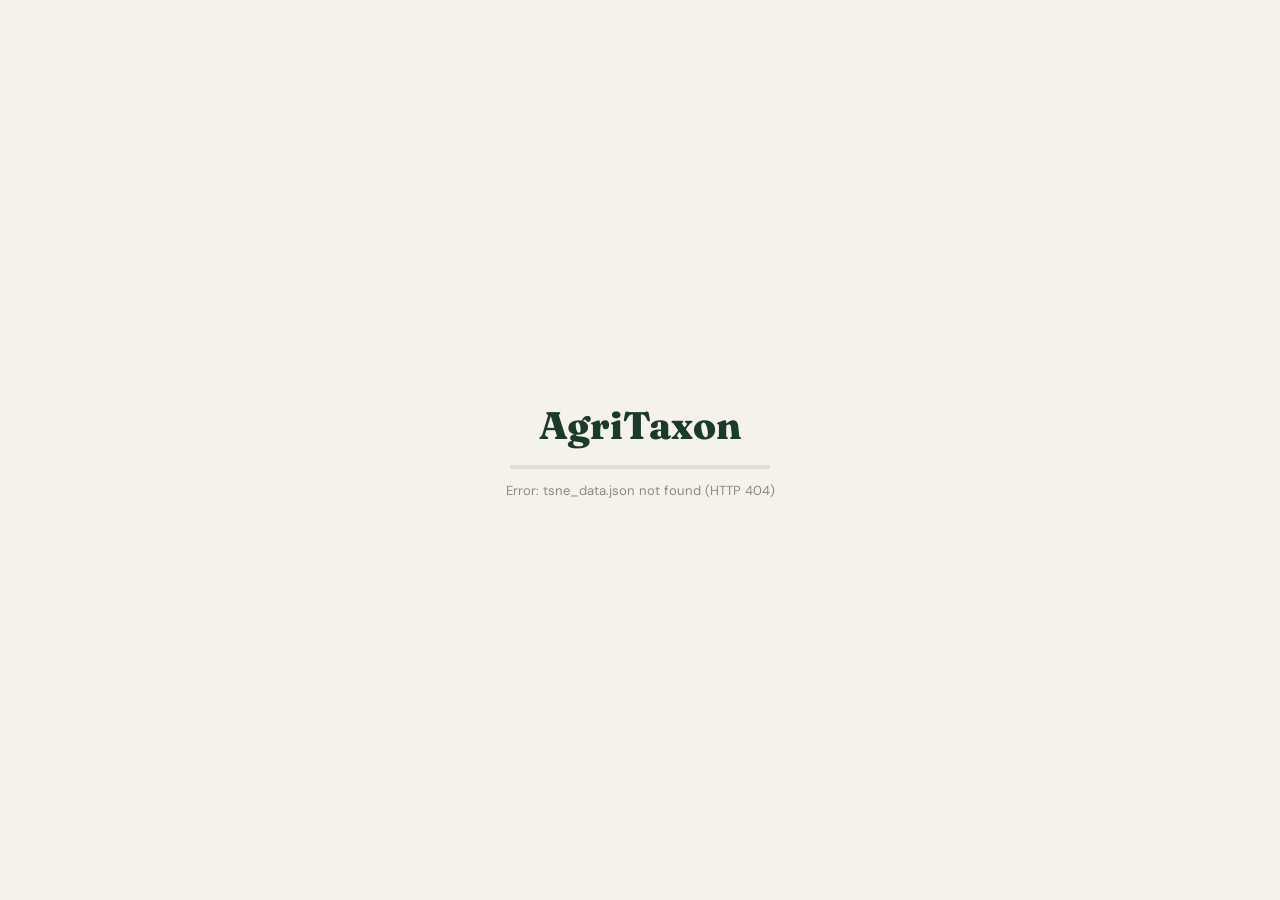
==== docs/browser.html @ 5f253dde "Add interactive t-SNE embedding explorer with HuggingFace image loading - Add browser.html: canvas-b" ====
<!DOCTYPE html>
<html lang="en">
<head>
<meta charset="UTF-8">
<meta name="viewport" content="width=device-width, initial-scale=1.0">
<title>AgriTaxon — Species Embedding Browser</title>
<link rel="preconnect" href="https://fonts.googleapis.com">
<link rel="preconnect" href="https://fonts.gstatic.com" crossorigin>
<link href="https://fonts.googleapis.com/css2?family=Fraunces:opsz,wght@9..144,700;9..144,800&family=DM+Sans:wght@400;500;600;700&family=JetBrains+Mono:wght@400;500&display=swap" rel="stylesheet">
<style>
*{margin:0;padding:0;box-sizing:border-box}
html,body{width:100%;height:100%;overflow:hidden;background:#f5f2eb;color:#1c1c1a;font-family:'DM Sans',sans-serif}

#loading{position:fixed;inset:0;z-index:1000;display:flex;flex-direction:column;align-items:center;justify-content:center;background:#f5f2eb;transition:opacity .6s}
#loading.hidden{opacity:0;pointer-events:none}
#loading h1{font-family:'Fraunces',serif;font-size:2.4rem;font-weight:800;color:#1a3a2a;margin-bottom:1rem}
#loading .bar-track{width:260px;height:4px;background:#e0ddd4;border-radius:2px;overflow:hidden}
#loading .bar-fill{height:100%;width:0%;background:linear-gradient(90deg,#2d5a3f,#c8943e);border-radius:2px;transition:width .3s}
#loading .status{margin-top:.8rem;font-size:.82rem;color:#8a8a84}

#canvas{display:block;width:100%;height:100%;cursor:grab}
#canvas.dragging{cursor:grabbing}

.hud{position:fixed;z-index:10;pointer-events:none}
.hud>*{pointer-events:auto}

.top-bar{top:0;left:0;right:0;display:flex;align-items:center;gap:1rem;padding:.75rem 1.25rem;background:linear-gradient(180deg,rgba(245,242,235,.95) 60%,rgba(245,242,235,0) 100%)}
.logo{font-family:'Fraunces',serif;font-size:1.2rem;font-weight:800;color:#1a3a2a;white-space:nowrap}
.search-box{flex:1;max-width:320px;position:relative}
.search-box input{width:100%;padding:.5rem .9rem .5rem 2.2rem;border:1px solid #d4d0c6;border-radius:.5rem;background:rgba(255,255,255,.8);backdrop-filter:blur(12px);color:#1c1c1a;font-size:.85rem;font-family:'DM Sans',sans-serif;outline:none;transition:border-color .2s}
.search-box input:focus{border-color:#2d5a3f}
.search-box input::placeholder{color:#aaa89e}
.search-box svg{position:absolute;left:.65rem;top:50%;transform:translateY(-50%);width:15px;height:15px;color:#aaa89e}
.search-results{position:absolute;top:calc(100% + 4px);left:0;right:0;max-height:320px;overflow-y:auto;background:rgba(255,255,255,.96);backdrop-filter:blur(16px);border:1px solid #d4d0c6;border-radius:.5rem;display:none;box-shadow:0 8px 24px rgba(26,58,42,.08)}
.search-results.visible{display:block}
.search-result{display:flex;align-items:center;gap:.6rem;padding:.45rem .7rem;cursor:pointer;transition:background .15s;font-size:.83rem;color:#4a4a46}
.search-result:hover{background:rgba(45,90,63,.06)}
.search-result img{width:30px;height:30px;border-radius:4px;object-fit:cover}
.search-result .track-dot{width:8px;height:8px;border-radius:50%;flex-shrink:0}

.filters{display:flex;gap:.35rem;flex-shrink:0}
.filter-btn{display:flex;align-items:center;gap:.3rem;padding:.35rem .7rem;border:1px solid #d4d0c6;border-radius:2rem;background:rgba(255,255,255,.6);color:#6a6a64;font-size:.75rem;font-weight:600;cursor:pointer;transition:all .2s;font-family:'DM Sans',sans-serif;user-select:none}
.filter-btn .dot{width:7px;height:7px;border-radius:50%;transition:opacity .2s}
.filter-btn.active{color:#1c1c1a;border-color:rgba(26,58,42,.2);background:rgba(255,255,255,.85)}
.filter-btn.inactive{opacity:.4}
.filter-btn.inactive .dot{opacity:.3}
.filter-btn:hover{border-color:rgba(26,58,42,.3)}
.filter-count{font-family:'JetBrains Mono',monospace;font-size:.68rem;color:#8a8a84;margin-left:.12rem}

.bottom-bar{bottom:0;left:0;right:0;display:flex;align-items:center;justify-content:space-between;padding:.5rem 1.25rem;font-size:.72rem;color:#aaa89e;background:linear-gradient(0deg,rgba(245,242,235,.92) 60%,rgba(245,242,235,0) 100%)}
.zoom-info{font-family:'JetBrains Mono',monospace}

#tooltip{position:fixed;z-index:100;pointer-events:none;opacity:0;transform:translateY(6px) scale(.97);transition:opacity .18s,transform .18s;max-width:300px}
#tooltip.visible{opacity:1;transform:translateY(0) scale(1)}
.tooltip-card{background:rgba(255,255,255,.94);backdrop-filter:blur(20px);border:1px solid rgba(26,58,42,.08);border-radius:.75rem;overflow:hidden;box-shadow:0 8px 32px rgba(26,58,42,.12)}
.tooltip-img-wrap{position:relative;width:100%;height:150px;background:#ece9e0;overflow:hidden}
.tooltip-img{width:100%;height:150px;object-fit:cover;display:block;background:#ece9e0}
.tooltip-loading{position:absolute;inset:0;display:flex;flex-direction:column;align-items:center;justify-content:center;gap:.4rem;background:#ece9e0;opacity:0;pointer-events:none;transition:opacity .2s}
.tooltip-loading.active{opacity:1}
.tooltip-loading .spinner{width:20px;height:20px;border:2px solid rgba(26,58,42,.12);border-top-color:#1a3a2a;border-radius:50%;animation:tspin .7s linear infinite}
.tooltip-loading .loading-text{font-size:.65rem;color:#8a8a84;letter-spacing:.03em}
@keyframes tspin{to{transform:rotate(360deg)}}
.tooltip-body{padding:.7rem .9rem}
.tooltip-name{font-family:'Fraunces',serif;font-size:.95rem;font-weight:700;color:#1a3a2a;margin-bottom:.15rem;line-height:1.3}
.tooltip-track{display:inline-flex;align-items:center;gap:.25rem;font-size:.68rem;font-weight:600;text-transform:uppercase;letter-spacing:.06em;padding:.18rem .5rem;border-radius:1rem;margin-bottom:.3rem}
.tooltip-track.crop{background:rgba(76,175,80,.12);color:#2e7d32}
.tooltip-track.livestock{background:rgba(255,152,0,.12);color:#e65100}
.tooltip-track.pest{background:rgba(244,67,54,.12);color:#c62828}
.tooltip-track.weed{background:rgba(156,39,176,.12);color:#7b1fa2}
.tooltip-qid{font-family:'JetBrains Mono',monospace;font-size:.68rem;color:#8a8a84}
.tooltip-hint{font-size:.7rem;color:#aaa89e;margin-top:.3rem;border-top:1px solid rgba(26,58,42,.06);padding-top:.3rem}

::-webkit-scrollbar{width:4px}
::-webkit-scrollbar-track{background:transparent}
::-webkit-scrollbar-thumb{background:#d4d0c6;border-radius:2px}
</style>
</head>
<body>

<div id="loading">
  <h1>AgriTaxon</h1>
  <div class="bar-track"><div class="bar-fill" id="loadBar"></div></div>
  <div class="status" id="loadStatus">Initializing...</div>
</div>

<canvas id="canvas"></canvas>

<div class="hud top-bar">
  <div class="logo">AgriTaxon Browser</div>
  <div class="search-box">
    <svg viewBox="0 0 24 24" fill="none" stroke="currentColor" stroke-width="2"><circle cx="11" cy="11" r="8"/><path d="m21 21-4.35-4.35"/></svg>
    <input type="text" id="searchInput" placeholder="Search species..." autocomplete="off">
    <div class="search-results" id="searchResults"></div>
  </div>
  <div class="filters" id="filters"></div>
</div>

<div class="hud bottom-bar">
  <span class="zoom-info" id="zoomInfo">Zoom: 1.0×</span>
  <span id="entityCount"></span>
  <span class="help-text" style="opacity:.5">Scroll to zoom · Drag to pan · Hover for details · Click to open Wikipedia</span>
</div>

<div id="tooltip">
  <div class="tooltip-card">
    <div class="tooltip-img-wrap">
      <img id="tipImg" class="tooltip-img" src="" alt="">
      <div class="tooltip-loading" id="tipLoading">
        <div class="spinner"></div>
        <div class="loading-text">Loading from HuggingFace …</div>
      </div>
    </div>
    <div class="tooltip-body">
      <div class="tooltip-track" id="tipTrack"></div>
      <div class="tooltip-name" id="tipName"></div>
      <div class="tooltip-qid" id="tipQid"></div>
      <div class="tooltip-hint" id="tipHint">Click to open Wikipedia →</div>
    </div>
  </div>
</div>

<script>
var COLORS = {
  crop:      {hex:'#2e7d32',r:46, g:125,b:50,  bg:'rgba(76,175,80,.12)'},
  livestock: {hex:'#e65100',r:230,g:81, b:0,   bg:'rgba(255,152,0,.12)'},
  pest:      {hex:'#c62828',r:198,g:40, b:40,  bg:'rgba(244,67,54,.12)'},
  weed:      {hex:'#7b1fa2',r:123,g:31, b:162, bg:'rgba(156,39,176,.12)'},
};
var TRACK_LABELS = {crop:'Crops',livestock:'Livestock',pest:'Pests',weed:'Weeds'};
var TRACKS = ['crop','livestock','pest','weed'];

var DATA = [];
var filteredIdx = [];
var trackVisible = {crop:true,livestock:true,pest:true,weed:true};

var canvas = document.getElementById('canvas');
var ctx = canvas.getContext('2d');
var W, H, dpr;
var camX = 0.5, camY = 0.5, camZoom = 1;
var isDragging = false, dragStartX, dragStartY, dragCamX, dragCamY;
var hoveredIdx = -1;
var thumbCache = {};
var animFrame;

function worldToScreen(wx, wy) {
  var s = Math.min(W, H) * camZoom;
  return [(wx - camX) * s + W / 2, (wy - camY) * s + H / 2];
}
function screenToWorld(sx, sy) {
  var s = Math.min(W, H) * camZoom;
  return [sx / s - W / (2 * s) + camX, sy / s - H / (2 * s) + camY];
}

function resize() {
  dpr = window.devicePixelRatio || 1;
  W = window.innerWidth; H = window.innerHeight;
  canvas.width = W * dpr; canvas.height = H * dpr;
  canvas.style.width = W + 'px'; canvas.style.height = H + 'px';
  ctx.setTransform(dpr, 0, 0, dpr, 0, 0);
  requestDraw();
}

var GRID_SIZE = 64, grid = {};
function buildGrid() {
  grid = {};
  for (var i = 0; i < filteredIdx.length; i++) {
    var d = DATA[filteredIdx[i]];
    var key = Math.floor(d.x * GRID_SIZE) + ',' + Math.floor(d.y * GRID_SIZE);
    if (!grid[key]) grid[key] = [];
    grid[key].push(filteredIdx[i]);
  }
}
function findNearest(wx, wy, radiusWorld) {
  var gx = Math.floor(wx * GRID_SIZE), gy = Math.floor(wy * GRID_SIZE);
  var r = Math.ceil(radiusWorld * GRID_SIZE) + 1;
  var best = -1, bestDist = radiusWorld * radiusWorld;
  for (var dx = -r; dx <= r; dx++) for (var dy = -r; dy <= r; dy++) {
    var cell = grid[(gx+dx)+','+(gy+dy)];
    if (!cell) continue;
    for (var j = 0; j < cell.length; j++) {
      var d = DATA[cell[j]];
      var dist = (d.x-wx)*(d.x-wx) + (d.y-wy)*(d.y-wy);
      if (dist < bestDist) { bestDist = dist; best = cell[j]; }
    }
  }
  return best;
}

function getThumbImage(idx) {
  if (thumbCache[idx] !== undefined) return thumbCache[idx];
  var d = DATA[idx];
  if (!d.img) return null;
  var img = new Image();
  img.src = 'data:image/jpeg;base64,' + d.img;
  img.onload = function() { thumbCache[idx] = img; requestDraw(); };
  thumbCache[idx] = null;
  return null;
}

function draw() {
  animFrame = null;
  ctx.fillStyle = '#f5f2eb';
  ctx.fillRect(0, 0, W, H);

  var s = Math.min(W, H) * camZoom;
  var dotBaseR = camZoom < 3 ? 3.5 : camZoom < 8 ? 4.5 : 5.5;
  var showThumbs = camZoom > 6;
  var thumbSize = Math.min(52, Math.max(18, camZoom * 4));

  var margin = 60 / s;
  var corners = [screenToWorld(0,0), screenToWorld(W,H)];
  var vL = Math.min(corners[0][0],corners[1][0]) - margin;
  var vR = Math.max(corners[0][0],corners[1][0]) + margin;
  var vT = Math.min(corners[0][1],corners[1][1]) - margin;
  var vB = Math.max(corners[0][1],corners[1][1]) + margin;

  var drawn = 0;
  for (var ii = 0; ii < filteredIdx.length; ii++) {
    var i = filteredIdx[ii], d = DATA[i];
    if (d.x < vL || d.x > vR || d.y < vT || d.y > vB) continue;
    drawn++;
    var sc = worldToScreen(d.x, d.y), sx = sc[0], sy = sc[1];
    var c = COLORS[d.t];
    var isH = i === hoveredIdx;

    if (showThumbs) {
      var img = getThumbImage(i);
      var ts = isH ? thumbSize * 1.3 : thumbSize;
      if (img) {
        ctx.save();
        ctx.beginPath();
        ctx.roundRect(sx-ts/2, sy-ts/2, ts, ts, 5);
        ctx.clip();
        ctx.drawImage(img, sx-ts/2, sy-ts/2, ts, ts);
        ctx.restore();
        ctx.strokeStyle = isH ? '#1a3a2a' : c.hex;
        ctx.lineWidth = isH ? 2.5 : 1;
        ctx.beginPath();
        ctx.roundRect(sx-ts/2, sy-ts/2, ts, ts, 5);
        ctx.stroke();
      } else {
        ctx.fillStyle = c.hex;
        ctx.globalAlpha = .25;
        ctx.beginPath(); ctx.roundRect(sx-ts/2, sy-ts/2, ts, ts, 5); ctx.fill();
        ctx.globalAlpha = 1;
      }
    } else {
      var r = isH ? dotBaseR * 2 : dotBaseR;
      if (isH) {
        ctx.globalAlpha = .1;
        ctx.fillStyle = c.hex;
        ctx.beginPath(); ctx.arc(sx, sy, r * 3.5, 0, Math.PI*2); ctx.fill();
        ctx.globalAlpha = 1;
      }
      ctx.globalAlpha = camZoom < 2 ? .65 : .8;
      ctx.fillStyle = c.hex;
      ctx.beginPath(); ctx.arc(sx, sy, r, 0, Math.PI*2); ctx.fill();
      ctx.globalAlpha = 1;
      if (isH) {
        ctx.strokeStyle = '#1a3a2a';
        ctx.lineWidth = 2;
        ctx.beginPath(); ctx.arc(sx, sy, r+2.5, 0, Math.PI*2); ctx.stroke();
      }
    }
  }
  document.getElementById('zoomInfo').textContent = 'Zoom: ' + camZoom.toFixed(1) + '\u00d7';
  document.getElementById('entityCount').textContent = drawn + ' / ' + filteredIdx.length + ' visible';
}
function requestDraw() { if (!animFrame) animFrame = requestAnimationFrame(draw); }

canvas.addEventListener('wheel', function(e) {
  e.preventDefault();
  var factor = e.deltaY < 0 ? 1.12 : 1/1.12;
  var newZoom = Math.max(.5, Math.min(200, camZoom * factor));
  var w = screenToWorld(e.clientX, e.clientY);
  camZoom = newZoom;
  var sc2 = worldToScreen(w[0], w[1]);
  var s = Math.min(W, H) * camZoom;
  camX += (sc2[0] - e.clientX) / s;
  camY += (sc2[1] - e.clientY) / s;
  requestDraw();
}, {passive:false});

canvas.addEventListener('mousedown', function(e) {
  if (e.button !== 0) return;
  isDragging = true; dragStartX = e.clientX; dragStartY = e.clientY;
  dragCamX = camX; dragCamY = camY;
  canvas.classList.add('dragging');
});
window.addEventListener('mousemove', function(e) {
  if (isDragging) {
    var s = Math.min(W,H) * camZoom;
    camX = dragCamX - (e.clientX - dragStartX)/s;
    camY = dragCamY - (e.clientY - dragStartY)/s;
    requestDraw(); return;
  }
  var w = screenToWorld(e.clientX, e.clientY);
  var hit = 14 / (Math.min(W,H) * camZoom);
  var idx = findNearest(w[0], w[1], hit);
  if (idx !== hoveredIdx) { hoveredIdx = idx; updateTooltip(e.clientX, e.clientY); requestDraw(); }
  else if (idx >= 0) positionTooltip(e.clientX, e.clientY);
});
window.addEventListener('mouseup', function() { if (isDragging) { isDragging = false; canvas.classList.remove('dragging'); }});

canvas.addEventListener('click', function() {
  if (hoveredIdx >= 0 && DATA[hoveredIdx].w) window.open(DATA[hoveredIdx].w, '_blank');
});

var tooltip = document.getElementById('tooltip');
function updateTooltip(mx, my) {
  if (hoveredIdx < 0) { tooltip.classList.remove('visible'); canvas.style.cursor = 'grab'; return; }
  canvas.style.cursor = 'pointer';
  var d = DATA[hoveredIdx];
  var imgEl = document.getElementById('tipImg');
  var loadingEl = document.getElementById('tipLoading');
  var loadingText = loadingEl.querySelector('.loading-text');
  var hfUrl = 'https://huggingface.co/datasets/Xin1818/AgriTaxon/resolve/main/images/' + d.t + '/' + d.q + '.jpg';
  var localUrl = 'species_images/' + d.t + '/' + d.q + '.jpg';
  var fallback = d.img ? 'data:image/jpeg;base64,' + d.img : '';
  loadingEl.classList.remove('active');
  imgEl.onload = function() { loadingEl.classList.remove('active'); };
  imgEl.onerror = function() {
    if (imgEl.src.indexOf('species_images') !== -1) {
      loadingEl.classList.add('active');
      loadingText.textContent = 'Loading from AgriTaxon HuggingFace …';
      imgEl.onerror = function() { imgEl.onerror = null; loadingEl.classList.remove('active'); imgEl.src = fallback; };
      imgEl.src = hfUrl;
    } else { imgEl.onerror = null; loadingEl.classList.remove('active'); imgEl.src = fallback; }
  };
  imgEl.src = localUrl;
  document.getElementById('tipName').textContent = d.l;
  var te = document.getElementById('tipTrack');
  te.className = 'tooltip-track ' + d.t; te.textContent = TRACK_LABELS[d.t];
  document.getElementById('tipQid').textContent = d.q;
  document.getElementById('tipHint').textContent = d.w ? 'Click to open Wikipedia \u2192' : 'No Wikipedia link';
  tooltip.classList.add('visible');
  positionTooltip(mx, my);
}
function positionTooltip(mx, my) {
  var tw = 300, th = 260;
  var tx = mx + 16, ty = my - th/2;
  if (tx + tw > W - 16) tx = mx - tw - 16;
  if (ty < 8) ty = 8; if (ty + th > H - 8) ty = H - th - 8;
  tooltip.style.left = tx + 'px'; tooltip.style.top = ty + 'px';
}

var searchInput = document.getElementById('searchInput');
var searchResults = document.getElementById('searchResults');
var searchTimeout;
searchInput.addEventListener('input', function() { clearTimeout(searchTimeout); searchTimeout = setTimeout(doSearch, 120); });
searchInput.addEventListener('focus', function() { if (searchInput.value.length >= 2) doSearch(); });
document.addEventListener('click', function(e) { if (!e.target.closest('.search-box')) searchResults.classList.remove('visible'); });
function doSearch() {
  var q = searchInput.value.trim().toLowerCase();
  if (q.length < 2) { searchResults.classList.remove('visible'); return; }
  var hits = [];
  for (var i = 0; i < DATA.length && hits.length < 30; i++) if (DATA[i].l.toLowerCase().indexOf(q) >= 0) hits.push(i);
  if (!hits.length) { searchResults.innerHTML = '<div style="padding:.5rem;color:#8a8a84;font-size:.8rem">No results</div>'; searchResults.classList.add('visible'); return; }
  searchResults.innerHTML = hits.map(function(i) {
    var d = DATA[i], src = d.img ? 'data:image/jpeg;base64,'+d.img : '';
    return '<div class="search-result" data-idx="'+i+'">'+(src?'<img src="'+src+'">':'')+'<span class="track-dot" style="background:'+COLORS[d.t].hex+'"></span><span>'+d.l+'</span></div>';
  }).join('');
  searchResults.classList.add('visible');
  searchResults.querySelectorAll('.search-result').forEach(function(el) {
    el.addEventListener('click', function() {
      var idx = parseInt(el.dataset.idx);
      flyTo(DATA[idx].x, DATA[idx].y, 12);
      hoveredIdx = idx; requestDraw();
      searchResults.classList.remove('visible'); searchInput.blur();
    });
  });
}
function flyTo(tx, ty, tz) {
  var sx=camX,sy=camY,sz=camZoom,dur=600,t0=performance.now();
  (function step(now) {
    var p = Math.min(1,(now-t0)/dur); p = 1-Math.pow(1-p,3);
    camX=sx+(tx-sx)*p; camY=sy+(ty-sy)*p; camZoom=sz*Math.pow(tz/sz,p);
    requestDraw(); if (p<1) requestAnimationFrame(step);
  })(t0);
}

function buildFilters() {
  var counts = {}; TRACKS.forEach(function(t){counts[t]=0});
  DATA.forEach(function(d){counts[d.t]++});
  var ctr = document.getElementById('filters');
  TRACKS.forEach(function(t) {
    var btn = document.createElement('div');
    btn.className = 'filter-btn active'; btn.dataset.track = t;
    btn.innerHTML = '<span class="dot" style="background:'+COLORS[t].hex+'"></span>'+TRACK_LABELS[t]+'<span class="filter-count">'+counts[t]+'</span>';
    btn.addEventListener('click', function() {
      trackVisible[t] = !trackVisible[t];
      btn.className = 'filter-btn ' + (trackVisible[t]?'active':'inactive');
      updateFiltered();
    });
    ctr.appendChild(btn);
  });
}
function updateFiltered() {
  filteredIdx = [];
  for (var i = 0; i < DATA.length; i++) if (trackVisible[DATA[i].t]) filteredIdx.push(i);
  buildGrid(); requestDraw();
}

function setLoadProgress(pct, msg) {
  document.getElementById('loadBar').style.width = pct+'%';
  document.getElementById('loadStatus').textContent = msg;
}

async function init() {
  setLoadProgress(10, 'Fetching entity data...');
  var resp;
  try { resp = await fetch('tsne_data.json'); } catch(e) {
    setLoadProgress(0, 'Error: cannot fetch tsne_data.json'); return;
  }
  if (!resp.ok) { setLoadProgress(0, 'Error: tsne_data.json not found (HTTP '+resp.status+')'); return; }
  setLoadProgress(40, 'Parsing data...');
  DATA = await resp.json();
  setLoadProgress(70, 'Building spatial index...');
  filteredIdx = DATA.map(function(_,i){return i});
  buildGrid(); buildFilters();
  setLoadProgress(90, 'Rendering...');
  resize(); window.addEventListener('resize', resize);
  setLoadProgress(100, 'Done!');
  setTimeout(function(){ document.getElementById('loading').classList.add('hidden'); }, 400);
}

if (!CanvasRenderingContext2D.prototype.roundRect) {
  CanvasRenderingContext2D.prototype.roundRect = function(x,y,w,h,r) {
    if (typeof r==='number') r=[r,r,r,r];
    this.moveTo(x+r[0],y); this.lineTo(x+w-r[1],y);
    this.quadraticCurveTo(x+w,y,x+w,y+r[1]); this.lineTo(x+w,y+h-r[2]);
    this.quadraticCurveTo(x+w,y+h,x+w-r[2],y+h); this.lineTo(x+r[3],y+h);
    this.quadraticCurveTo(x,y+h,x,y+h-r[3]); this.lineTo(x,y+r[0]);
    this.quadraticCurveTo(x,y,x+r[0],y); this.closePath();
  };
}
init();
</script>
</body>
</html>
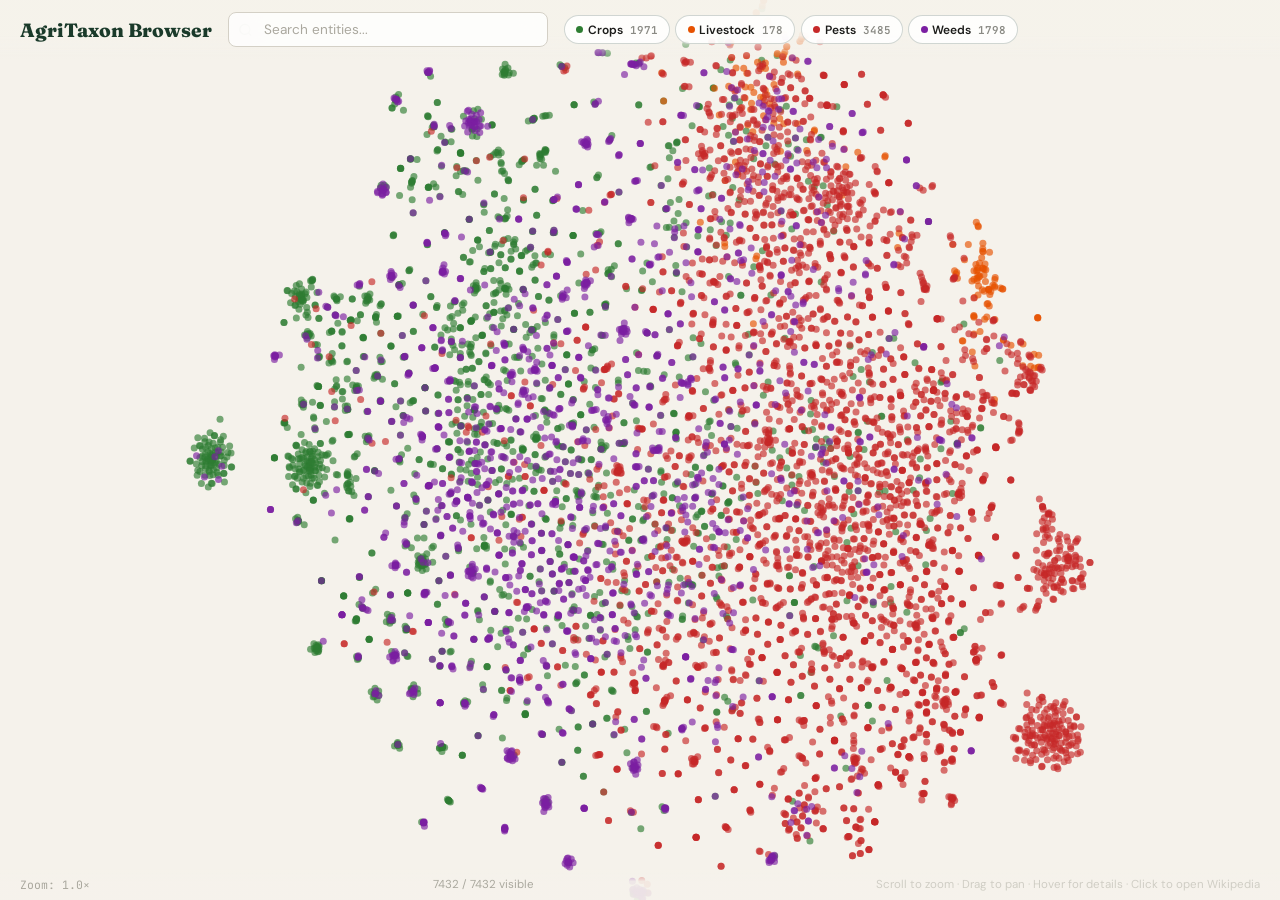
==== commit 42427293: "Align project site with KBS manuscript" ====
--- a/docs/browser.html
+++ b/docs/browser.html
@@ -3,7 +3,7 @@
 <head>
 <meta charset="UTF-8">
 <meta name="viewport" content="width=device-width, initial-scale=1.0">
-<title>AgriTaxon — Species Embedding Browser</title>
+<title>AgriTaxon — Agricultural Entity Embedding Browser</title>
 <link rel="preconnect" href="https://fonts.googleapis.com">
 <link rel="preconnect" href="https://fonts.gstatic.com" crossorigin>
 <link href="https://fonts.googleapis.com/css2?family=Fraunces:opsz,wght@9..144,700;9..144,800&family=DM+Sans:wght@400;500;600;700&family=JetBrains+Mono:wght@400;500&display=swap" rel="stylesheet">
@@ -89,7 +89,7 @@
   <div class="logo">AgriTaxon Browser</div>
   <div class="search-box">
     <svg viewBox="0 0 24 24" fill="none" stroke="currentColor" stroke-width="2"><circle cx="11" cy="11" r="8"/><path d="m21 21-4.35-4.35"/></svg>
-    <input type="text" id="searchInput" placeholder="Search species..." autocomplete="off">
+    <input type="text" id="searchInput" placeholder="Search entities..." autocomplete="off">
     <div class="search-results" id="searchResults"></div>
   </div>
   <div class="filters" id="filters"></div>
